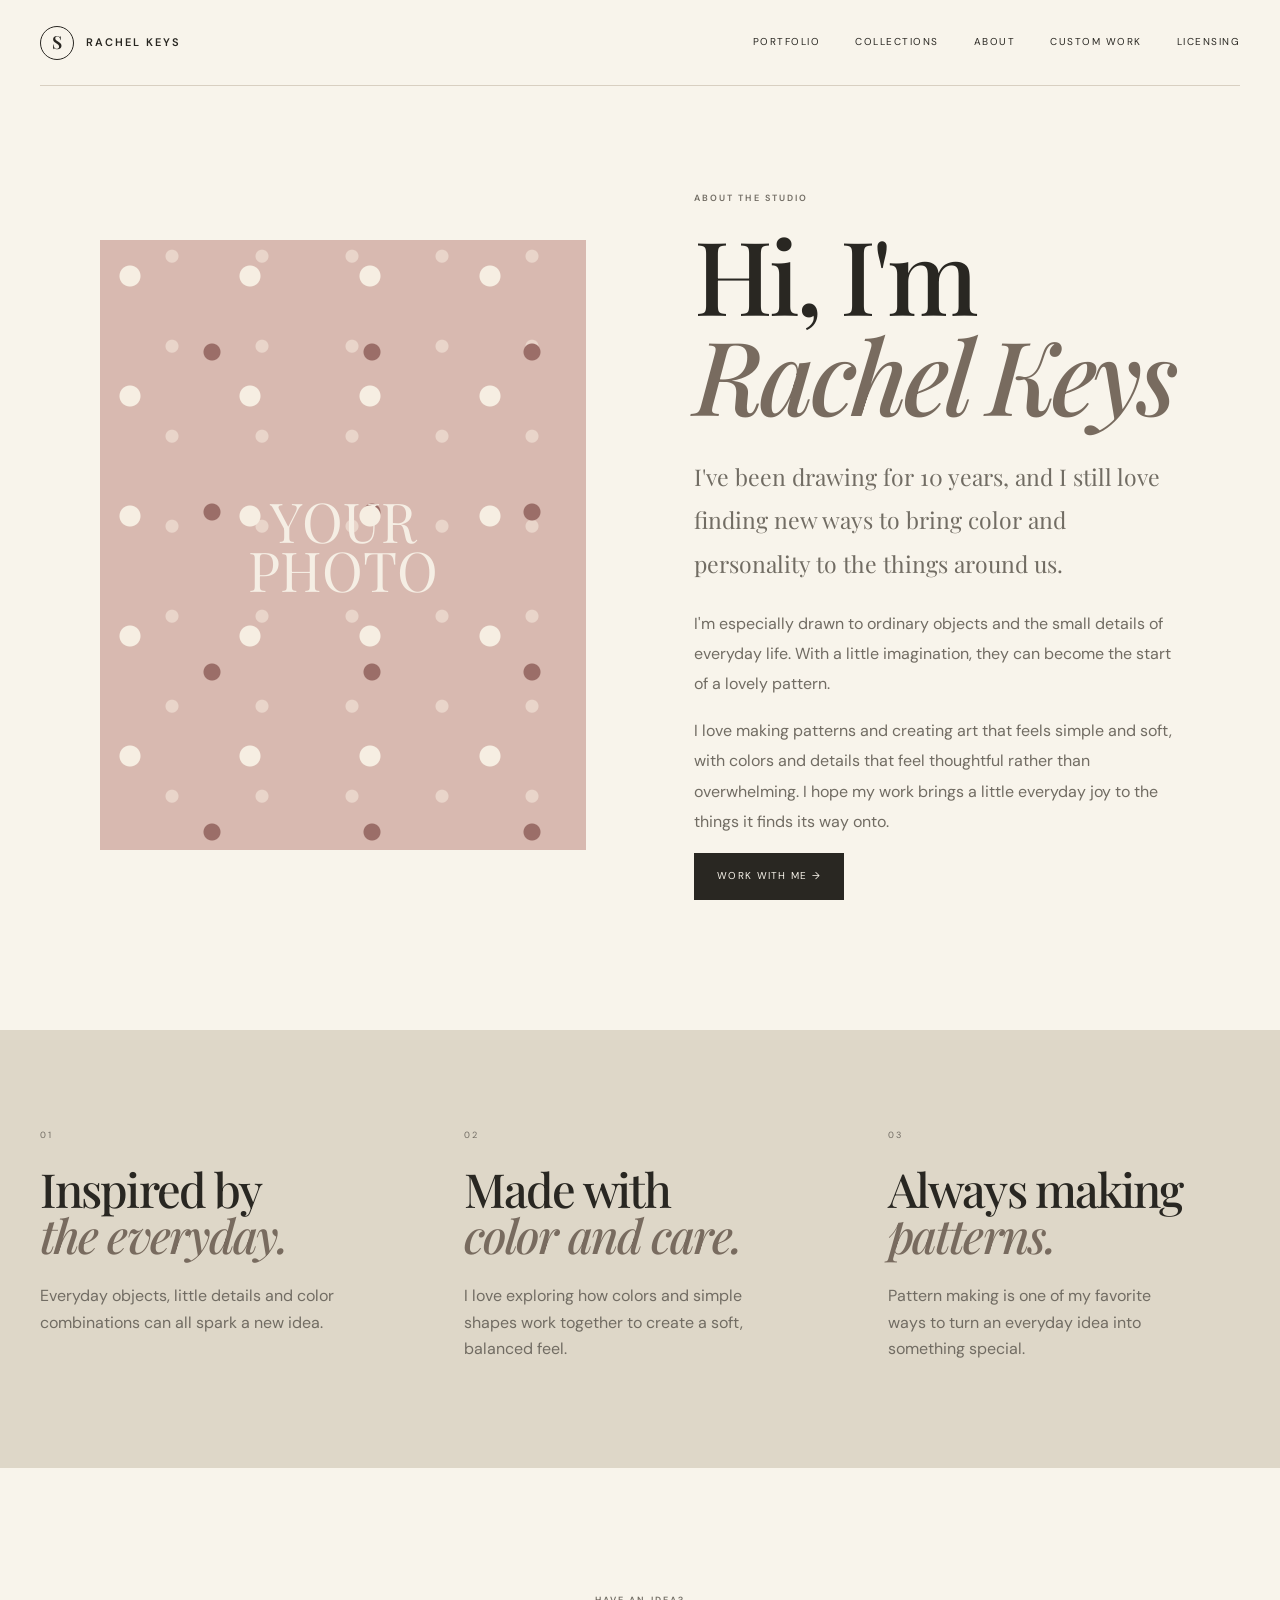
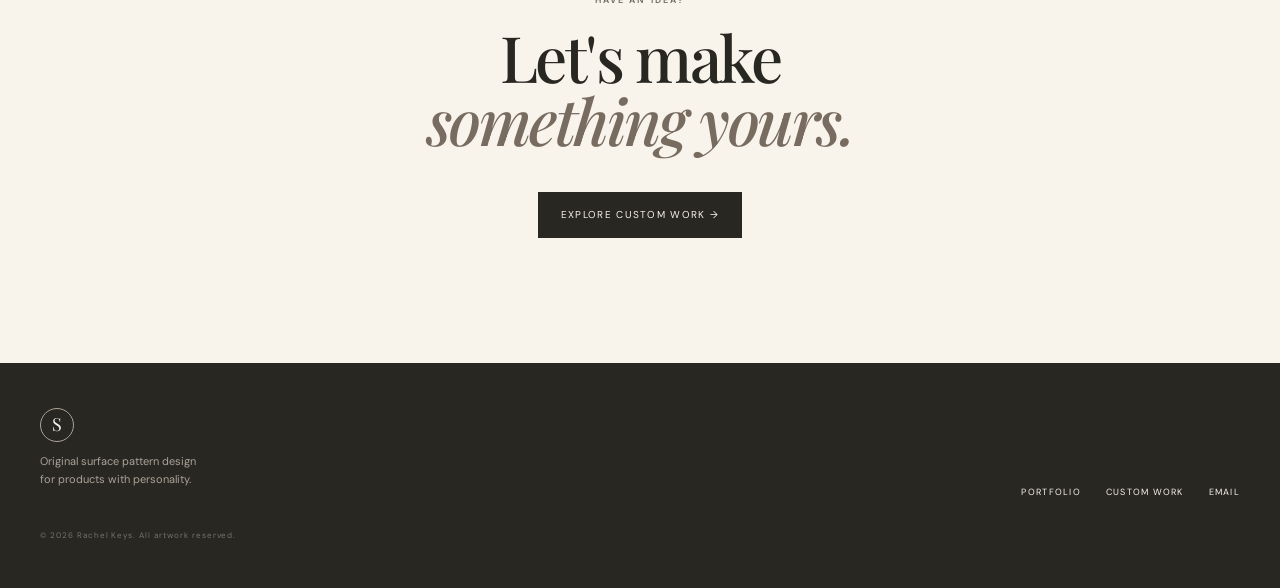
==== about.html @ ef7f8bc7 "Add files via upload" ====
<!DOCTYPE html>

<html lang="en">

<head>

<meta charset="UTF-8">

<meta
  name="viewport"
  content="width=device-width, initial-scale=1.0"
>

<title>
  About — Rachel Keys
</title>

<link
  rel="stylesheet"
  href="style.css"
>

</head>


<body>


<header class="header">

<a class="logo" href="index.html">

<span class="logo-symbol">
S
</span>

<span>
RACHEL KEYS
</span>

</a>


<button
  class="menu-btn"
  aria-label="Open navigation"
>

<i></i>
<i></i>

</button>


<nav class="nav">

<a href="index.html">
Portfolio
</a>

<a href="collections.html">
Collections
</a>

<a href="about.html">
About
</a>

<a href="custom.html">
Custom Work
</a>

<a href="index.html#inquire">
Licensing
</a>

</nav>

</header>



<main class="inner-page">


<section class="about-hero">


<div class="about-photo pattern-pretty">

<span>
YOUR<br>
PHOTO
</span>

</div>


<div>

<p class="kicker">
ABOUT THE STUDIO
</p>


<h1>

Hi, I'm<br>

<em>
Rachel Keys
</em>

</h1>


<p class="lead">

I've been drawing for 10 years, and I still love finding new ways
to bring color and personality to the things around us.

</p>


<p>

I'm especially drawn to ordinary objects and the small details
of everyday life. With a little imagination, they can become
the start of a lovely pattern.

</p>


<p>

I love making patterns and creating art that feels simple and soft,
with colors and details that feel thoughtful rather than overwhelming.
I hope my work brings a little everyday joy to the things it finds its way onto.

</p>


<a
  class="pill dark"
  href="index.html#inquire"
>

Work with me →

</a>


</div>

</section>



<section class="about-values">


<div>

<span>
01
</span>

<h2>
Inspired by<br>
<em>the everyday.</em>
</h2>

<p>

Everyday objects, little details and color combinations
can all spark a new idea.

</p>

</div>



<div>

<span>
02
</span>

<h2>
Made with<br>
<em>color and care.</em>
</h2>

<p>

I love exploring how colors and simple shapes work
together to create a soft, balanced feel.

</p>

</div>



<div>

<span>
03
</span>

<h2>
Always making<br>
<em>patterns.</em>
</h2>

<p>

Pattern making is one of my favorite ways to turn
an everyday idea into something special.

</p>

</div>


</section>



<section class="about-cta">

<p class="kicker">
HAVE AN IDEA?
</p>


<h2>

Let's make<br>

<em>
something yours.
</em>

</h2>


<a
  class="pill dark"
  href="custom.html"
>

Explore custom work →

</a>

</section>


</main>



<footer class="footer">


<div>

<span class="logo-symbol">
S
</span>

<p>

Original surface pattern design<br>
for products with personality.

</p>

</div>


<div class="footer-links">

<a href="index.html">
Portfolio
</a>

<a href="custom.html">
Custom Work
</a>

<a href="mailto:RachelKeysArt@outlook.com">
Email
</a>

</div>


<small>

©
<span id="year"></span>
Rachel Keys.
All artwork reserved.

</small>


</footer>


<script src="script.js"></script>

</body>

</html>
---- style.css ----
@import url('https://fonts.googleapis.com/css2?family=DM+Sans:wght@400;500;600&family=Playfair+Display:ital,wght@0,500;0,600;1,500;1,600&display=swap');


:root {

  --ink: #292722;
  --muted: #716c63;

  --cream: #f2eadc;
  --paper: #f8f4eb;

  --line: #d8cfc1;

  --brown: #70584b;
  --sage: #8b9a7e;
  --rose: #bd8d83;
  --plum: #3e3337;
  --gold: #c39a55;

  --serif: "Playfair Display", Georgia, serif;
  --sans: "DM Sans", Arial, sans-serif;

  --max: 1380px;
}


/* =========================
   RESET
========================= */

* {
  box-sizing: border-box;
}


html {
  scroll-behavior: smooth;
  overflow-x: hidden;
}


body {

  margin: 0;

  background: var(--paper);

  color: var(--ink);

  font-family: var(--sans);

  line-height: 1.65;
}


a {
  color: inherit;
  text-decoration: none;
}


button,
input,
textarea,
select {
  font: inherit;
}


/* =========================
   HEADER
========================= */

.header {

  height: 86px;

  width: min(
    var(--max),
    calc(100% - 80px)
  );

  margin: auto;

  display: flex;

  align-items: center;

  justify-content: space-between;

  border-bottom: 1px solid var(--line);

  position: relative;

  z-index: 10;
}


.logo {

  display: flex;

  align-items: center;

  gap: 12px;

  font-size: 11px;

  letter-spacing: .18em;

  font-weight: 600;
}


.logo-symbol {

  width: 34px;

  height: 34px;

  border: 1px solid var(--ink);

  border-radius: 50%;

  display: grid;

  place-items: center;

  font-family: var(--serif);

  font-size: 18px;

  letter-spacing: 0;
}


.nav {

  display: flex;

  gap: 35px;

  align-items: center;

  font-size: 10px;

  text-transform: uppercase;

  letter-spacing: .15em;
}


.nav a {

  transition: opacity .2s;
}


.nav a:hover {

  opacity: .45;
}


.menu-btn {

  display: none;

  background: none;

  border: 0;
}


/* =========================
   TYPOGRAPHY
========================= */

.kicker {

  font-size: 9px;

  text-transform: uppercase;

  letter-spacing: .23em;

  font-weight: 600;

  color: var(--muted);

  margin: 0 0 18px;
}


h1,
h2,
h3 {

  font-family: var(--serif);

  font-weight: 500;

  line-height: .98;

  letter-spacing: -.04em;
}


h1 {

  font-size: clamp(
    62px,
    8vw,
    118px
  );

  margin: 0 0 30px;
}


h2 {

  font-size: clamp(
    45px,
    5vw,
    76px
  );

  margin: 0 0 25px;
}


h3 {

  font-size: clamp(
    48px,
    5.3vw,
    78px
  );

  margin: 0 0 24px;
}


em {

  font-weight: 500;

  color: #786b5f;
}


/* =========================
   BUTTONS
========================= */

.pill {

  display: inline-block;

  padding: 14px 22px;

  text-transform: uppercase;

  letter-spacing: .13em;

  font-size: 10px;

  border: 1px solid transparent;
}


.pill.dark {

  background: var(--ink);

  color: var(--paper);
}


.pill.light {

  background: var(--paper);

  color: var(--ink);
}


.under-link {

  font-size: 10px;

  text-transform: uppercase;

  letter-spacing: .13em;

  border-bottom: 1px solid var(--ink);

  padding-bottom: 5px;
}


/* =========================
   HERO
========================= */

.hero-home {

  width: min(
    var(--max),
    calc(100% - 80px)
  );

  margin: auto;

  min-height: 760px;

  display: grid;

  grid-template-columns:
    .86fr
    1.14fr;

  gap: 7%;

  align-items: center;

  padding: 70px 0 95px;
}


.hero-copy {

  padding-left: 4%;
}


.hero-blurb {

  max-width: 500px;

  color: var(--muted);

  font-size: 15px;

  line-height: 1.9;

  margin-bottom: 32px;
}


.hero-actions {

  display: flex;

  align-items: center;

  gap: 25px;

  flex-wrap: wrap;
}


/* =========================
   HERO ART
========================= */

.hero-art {

  height: 610px;

  position: relative;

  background: #d6c4b4;

  overflow: hidden;
}


.hero-label {

  position: absolute;

  bottom: 30px;

  left: 30px;

  background: var(--paper);

  padding: 18px 22px;

  display: flex;

  flex-direction: column;

  align-items: flex-start;

  gap: 8px;

  max-width: 300px;

  z-index: 1;
}


.hero-label span {

  font-size: 9px;

  letter-spacing: .17em;
}


.hero-label strong {

  font-family: var(--serif);

  font-size: 22px;
}


.hero-collection-link {

  font-size: 9px;

  text-transform: uppercase;

  letter-spacing: .12em;

  border-bottom: 1px solid var(--ink);
}


.hero-carousel-controls {

  position: absolute;

  right: 30px;

  bottom: 30px;

  display: flex;

  align-items: center;

  gap: 12px;

  background: var(--paper);

  padding: 9px 12px;

  z-index: 1;
}


.hero-carousel-controls button {

  border: 0;

  background: transparent;

  color: var(--ink);

  cursor: pointer;

  font-size: 18px;

  line-height: 1;

  padding: 5px;
}


.hero-carousel-controls span {

  font-size: 9px;

  letter-spacing: .12em;
}


.hero-carousel-controls button:focus-visible,
.hero-collection-link:focus-visible {

  outline: 2px solid var(--ink);

  outline-offset: 3px;
}


/* =========================
   INFO STRIP
========================= */

.intro-strip {

  background: var(--ink);

  color: var(--paper);

  display: grid;

  grid-template-columns:
    repeat(3, 1fr);

  padding:
    23px
    max(
      40px,
      calc(
        (100% - var(--max)) / 2
      )
    );

  gap: 20px;
}


.intro-strip div {

  display: flex;

  align-items: center;

  gap: 14px;

  border-right: 1px solid #514e47;

  padding: 4px 20px;
}


.intro-strip div:last-child {

  border: 0;
}


.intro-strip span {

  font-size: 9px;

  color: #aaa399;
}


.intro-strip strong {

  font-size: 9px;

  letter-spacing: .17em;
}


/* =========================
   COLLECTIONS
========================= */

.collections {

  width: min(
    var(--max),
    calc(100% - 80px)
  );

  margin: auto;

  padding: 125px 0;
}


.section-intro {

  display: grid;

  grid-template-columns:
    1fr
    1fr;

  align-items: end;

  margin-bottom: 95px;
}


.section-intro > p:last-child {

  max-width: 430px;

  color: var(--muted);

  margin:
    0
    0
    7px;
}


/* =========================
   COLLECTION ROWS
========================= */

.collection {

  display: grid;

  grid-template-columns:
    1.25fr
    .75fr;

  min-height: 650px;

  margin-bottom: 115px;

  align-items: center;

  gap: 7%;
}


.collection.reverse {

  grid-template-columns:
    .75fr
    1.25fr;
}


.collection-art {

  height: 620px;

  position: relative;

  overflow: hidden;
}


.collection-info {

  max-width: 390px;
}


.collection-info > p:not(
  .collection-number
) {

  color: var(--muted);

  line-height: 1.9;

  margin-bottom: 30px;
}


.collection-number {

  font-size: 9px;

  letter-spacing: .2em;

  color: var(--muted);

  margin-bottom: 20px;
}


.collection-link {

  font-size: 10px;

  text-transform: uppercase;

  letter-spacing: .14em;

  border-bottom: 1px solid var(--ink);

  padding-bottom: 6px;
}


.collection-link b {

  font-size: 15px;

  margin-left: 8px;
}


/* =========================
   TEMPORARY PATTERN ART
========================= */

.pattern-dark {

  background-color: #3d3534;

  background-image:

    radial-gradient(
      circle at 18% 22%,
      #b69d83 0 3px,
      transparent 4px
    ),

    radial-gradient(
      circle at 75% 62%,
      #766a65 0 5px,
      transparent 6px
    ),

    repeating-linear-gradient(
      125deg,
      transparent 0 42px,
      rgba(255,255,255,.08)
      43px 45px,
      transparent 46px 88px
    );

  background-size:
    150px 150px,
    190px 190px,
    auto;
}


.pattern-pretty {

  background-color: #d8b9b0;

  background-image:

    radial-gradient(
      circle at 25% 30%,
      #f6eee2 0 10px,
      transparent 11px
    ),

    radial-gradient(
      circle at 70% 70%,
      #9b6e68 0 8px,
      transparent 9px
    ),

    radial-gradient(
      circle at 80% 18%,
      #e9d5ca 0 6px,
      transparent 7px
    );

  background-size:
    120px 120px,
    160px 160px,
    90px 90px;
}


.pattern-geometric {

  background-color: #91a08b;

  background-image:

    linear-gradient(
      45deg,
      #e8dfcf 25%,
      transparent 25%
    ),

    linear-gradient(
      -45deg,
      #e8dfcf 25%,
      transparent 25%
    );

  background-size:
    100px 100px;

  background-position:
    0 0,
    50px 50px;
}


.pattern-floral {

  background-color: #dcd4c1;

  background-image:

    radial-gradient(
      ellipse at center,
      #75886d 0 9px,
      transparent 10px
    ),

    radial-gradient(
      ellipse at center,
      #b77e72 0 7px,
      transparent 8px
    ),

    radial-gradient(
      ellipse at center,
      #f4eadb 0 5px,
      transparent 6px
    );

  background-size:
    120px 160px,
    95px 125px,
    70px 90px;

  background-position:
    25px 25px,
    70px 80px,
    5px 105px;
}


.pattern-holiday {

  background-color: #70534d;

  background-image:

    radial-gradient(
      circle,
      #e7d9c7 0 7px,
      transparent 8px
    ),

    repeating-linear-gradient(
      45deg,
      transparent 0 28px,
      rgba(255,255,255,.13)
      29px 31px
    );

  background-size:
    100px 100px,
    auto;
}


/* =========================
   ARTWORK LABELS
========================= */

.art-note {

  position: absolute;

  top: 22px;

  left: 22px;

  font-size: 9px;

  letter-spacing: .15em;

  background:
    rgba(
      248,
      244,
      235,
      .9
    );

  padding: 8px 10px;
}


.art-caption {

  position: absolute;

  bottom: 22px;

  right: 22px;

  background:
    rgba(
      248,
      244,
      235,
      .9
    );

  padding: 8px 10px;

  font-size: 8px;

  letter-spacing: .15em;
}


/* =========================
   SLIGHT ART ROTATION
========================= */

.collection-dark .collection-art {

  transform: rotate(-1.2deg);
}


.collection-pretty .collection-art {

  transform: rotate(1.2deg);
}


.collection-geo .collection-art {

  transform: rotate(-.8deg);
}


.collection-floral .collection-art {

  transform: rotate(1deg);
}


.collection-holiday .collection-art {

  transform: rotate(-1deg);
}


.collections-more {

  display: flex;

  justify-content: center;

  margin-top: -15px;
}


/* =========================
   LICENSING BAND
========================= */

.licensing-band {

  background: #62574e;

  color: var(--paper);

  display: grid;

  grid-template-columns:
    1fr
    1fr;

  gap: 10%;

  padding:
    100px
    max(
      40px,
      calc(
        (100% - var(--max)) / 2
      )
    );

  align-items: center;
}


.licensing-band .kicker {

  color: #c9c0b4;
}


.licensing-band p:not(.kicker) {

  color: #d4cec5;

  max-width: 480px;

  line-height: 1.9;

  margin-bottom: 28px;
}


/* =========================
   INQUIRY
========================= */

.inquiry {

  width: min(
    var(--max),
    calc(100% - 80px)
  );

  margin: auto;

  padding: 125px 0;

  display: grid;

  grid-template-columns:
    .75fr
    1.25fr;

  gap: 8%;

  align-items: start;
}


.inquiry-heading p:not(.kicker) {

  color: var(--muted);
}


.inquiry-heading > a {

  font-family: var(--serif);

  font-size: 25px;

  border-bottom: 1px solid var(--ink);
}


/* =========================
   FORMS
========================= */

.form {

  display: grid;

  gap: 22px;
}


.form label {

  display: grid;

  gap: 8px;

  font-size: 9px;

  text-transform: uppercase;

  letter-spacing: .16em;

  font-weight: 600;
}


.form input,
.form textarea,
.form select {

  border: 0;

  border-bottom: 1px solid #c9c0b3;

  background: transparent;

  padding:
    10px
    2px
    13px;

  outline: none;

  color: var(--ink);

  resize: vertical;
}


.form input:focus,
.form textarea:focus,
.form select:focus {

  border-color: var(--ink);
}


.form small {

  font-size: 9px;

  color: var(--muted);
}


/* =========================
   FOOTER
========================= */

.footer {

  background: var(--ink);

  color: var(--paper);

  padding:
    45px
    max(
      40px,
      calc(
        (100% - var(--max)) / 2
      )
    );

  display: grid;

  grid-template-columns:
    1fr
    auto;

  gap: 30px;

  align-items: end;
}


.footer .logo-symbol {

  border-color: #aaa399;
}


.footer p {

  color: #aaa399;

  font-size: 11px;

  line-height: 1.6;
}


.footer-links {

  display: flex;

  gap: 25px;

  font-size: 9px;

  text-transform: uppercase;

  letter-spacing: .14em;
}


.footer > small {

  grid-column: 1 / -1;

  color: #77736c;

  font-size: 8px;

  letter-spacing: .12em;
}


/* =========================
   ABOUT PAGE
========================= */

.inner-page,
.custom-page {

  width: min(
    var(--max),
    calc(100% - 80px)
  );

  margin: auto;
}


.about-hero {

  padding:
    105px
    5%
    130px;

  display: grid;

  grid-template-columns:
    1fr
    1fr;

  gap: 10%;

  align-items: center;
}


.about-photo {

  height: 610px;

  display: grid;

  place-items: center;

  color: #f5eee4;

  font-family: var(--serif);

  font-size: 55px;

  text-align: center;

  line-height: .9;
}


.about-hero .lead,
.custom-hero .lead {

  font-family: var(--serif);

  font-size: 23px;

  line-height: 1.5;

  color: #5f584f;
}


.about-hero p:not(.kicker) {

  color: var(--muted);

  max-width: 500px;

  line-height: 1.9;
}


/* =========================
   ABOUT VALUES
========================= */

.about-values {

  background: #ded7c8;

  margin-left:
    calc(
      (100% - 100vw) / 2
    );

  margin-right:
    calc(
      (100% - 100vw) / 2
    );

  padding:
    90px
    max(
      40px,
      calc(
        (100vw - var(--max)) / 2
      )
    );

  display: grid;

  grid-template-columns:
    repeat(3, 1fr);

  gap: 6%;
}


.about-values span {

  font-size: 9px;

  letter-spacing: .18em;

  color: var(--muted);
}


.about-values h2 {

  font-size: 47px;

  margin-top: 20px;
}


.about-values p {

  color: var(--muted);

  max-width: 300px;
}


/* =========================
   ABOUT CTA
========================= */

.about-cta {

  text-align: center;

  padding: 125px 0;
}


.about-cta .pill {

  margin-top: 15px;
}


/* =========================
   CUSTOM PAGE
========================= */

.custom-hero {

  padding:
    105px
    5%
    120px;

  display: grid;

  grid-template-columns:
    1fr
    .8fr;

  gap: 10%;

  align-items: center;
}


.custom-art {

  height: 560px;

  display: flex;

  align-items: flex-end;

  padding: 35px;

  font-family: var(--serif);

  font-size: 35px;

  line-height: 1.05;
}


/* =========================
   CUSTOM PROCESS
========================= */

.custom-process {

  border-top: 1px solid var(--line);

  padding:
    90px
    5%
    110px;
}


.process-grid {

  display: grid;

  grid-template-columns:
    repeat(3, 1fr);

  gap: 7%;

  margin-top: 60px;
}


.process-grid b {

  font-size: 9px;

  letter-spacing: .2em;

  color: var(--muted);
}


.process-grid h2 {

  font-size: 45px;

  margin-top: 18px;
}


.process-grid p {

  color: var(--muted);

  max-width: 300px;
}


/* =========================
   CUSTOM FORM
========================= */

.custom-form-section {

  background: #e6ddd0;

  margin-left:
    calc(
      (100% - 100vw) / 2
    );

  margin-right:
    calc(
      (100% - 100vw) / 2
    );

  padding:
    110px
    max(
      40px,
      calc(
        (100vw - var(--max)) / 2
      )
    );

  display: grid;

  grid-template-columns:
    .75fr
    1.25fr;

  gap: 8%;
}


.custom-form-section > div > a {

  font-family: var(--serif);

  font-size: 23px;

  border-bottom: 1px solid var(--ink);
}


/* =========================
   COLLECTION PAGES
========================= */

.collection-page-head {

  padding:
    105px
    5%
    75px;

  text-align: center;

  max-width: 900px;

  margin: auto;
}


.collection-page-head h1 {

  margin-bottom: 25px;
}


.collection-page-head > p:not(.kicker) {

  max-width: 620px;

  margin:
    0
    auto
    28px;

  color: var(--muted);

  line-height: 1.9;
}


.pattern-gallery {

  display: grid;

  grid-template-columns: repeat(3, minmax(0, 1fr));

  gap: 20px;

  padding-bottom: 110px;
}


.pattern-gallery > [role="img"]:not(.mockup-preview) {

  position: relative;

  overflow: hidden;
}


.pattern-name {

  position: absolute;

  right: 12px;

  bottom: 12px;

  max-width: calc(100% - 24px);

  padding: 9px 12px;

  background: rgba(248, 244, 235, .94);

  color: var(--ink);

  font-size: 9px;

  letter-spacing: .1em;

  line-height: 1.4;
}


.large-pattern {

  height: 320px;
}


.small-pattern {

  height: 320px;
}


.pattern-gallery .small-pattern:nth-child(2) {

  transform: none;
}


.mockup-preview {

  display: grid;

  place-items: center;

  border: 1px dashed #9a8f80;

  background: #e8e0d5;

  color: #716c63;

  font-size: 9px;

  letter-spacing: .15em;

  text-align: center;
}


.mockup-preview::after {

  content: "PRODUCT MOCKUP";
}


.pattern-sample-2 {

  background-size: 75% 75%;
}


.pattern-sample-3 {

  background-position: 35% 65%;
}


.pattern-sample-4 {

  background-size: 145% 145%;
}


.collection-bottom {

  background: #e3d9ca;

  margin: 0;

  padding:
    105px
    max(
      40px,
      calc(
        (100vw - var(--max)) / 2
      )
    );

  text-align: center;
}


.collections-page {

  width: min(
    var(--max),
    calc(100% - 80px)
  );

  margin: auto;
}


.collection-index {

  display: grid;

  grid-template-columns: repeat(2, minmax(0, 1fr));

  gap: 75px 45px;

  padding-bottom: 110px;
}


.collection-index-card {

  min-width: 0;
}


.collection-index-art {

  position: relative;

  display: grid;

  grid-template-columns: repeat(2, minmax(0, 1fr));

  gap: 8px;

  background: var(--paper);

  height: 360px;

  overflow: hidden;
}


.collection-preview-tile {

  display: block;

  min-width: 0;
}


.collection-index-art .art-note,
.collection-index-art .art-caption {

  z-index: 1;
}


.collection-index-art:focus-visible {

  outline: 3px solid var(--ink);

  outline-offset: 4px;
}


.collection-index-info {

  padding-top: 23px;
}


.collection-index-info h2 {

  font-size: 35px;

  margin-bottom: 12px;
}


.collection-index-info p {

  max-width: 450px;

  color: var(--muted);

  line-height: 1.8;

  margin: 0 0 20px;
}


.collections-page-cta {

  text-align: center;

  padding: 0 0 110px;
}


.collections-page-cta h2 {

  margin: 15px 0 25px;
}


.collection-bottom .pill {

  margin-top: 10px;
}


/* =========================
   MOBILE
========================= */

@media (max-width: 850px) {


  .header {

    width: calc(100% - 36px);

    height: 76px;
  }


  .menu-btn {

    display: flex;

    flex-direction: column;

    gap: 5px;
  }


  .menu-btn i {

    display: block;

    width: 23px;

    height: 1px;

    background: var(--ink);
  }


  .nav {

    display: none;

    position: absolute;

    top: 76px;

    left: 0;

    right: 0;

    background: var(--paper);

    border-bottom: 1px solid var(--line);

    padding: 25px 18px;

    flex-direction: column;

    align-items: flex-start;

    gap: 18px;
  }


  .nav.open {

    display: flex;
  }


  .hero-home,
  .collections,
  .inquiry,
  .inner-page,
  .custom-page {

    width: calc(100% - 36px);
  }


  .hero-home {

    display: flex;

    flex-direction: column;

    padding:
      65px
      0
      80px;

    gap: 55px;

    min-height: auto;
  }


  .hero-copy {

    padding: 0;
  }


  .hero-art {

    width: 100%;

    height: 470px;
  }


  .hero-label {

    left: 18px;

    bottom: 78px;

    max-width: calc(100% - 36px);
  }


  .hero-carousel-controls {

    right: 18px;

    bottom: 18px;
  }


  .intro-strip {

    grid-template-columns: 1fr;

    padding: 18px;
  }


  .intro-strip div {

    border: 0;

    border-bottom:
      1px solid #514e47;

    padding: 10px;
  }


  .section-intro {

    display: block;

    margin-bottom: 55px;
  }


  .section-intro > p:last-child {

    margin-top: 20px;
  }


  .collection,
  .collection.reverse {

    grid-template-columns: 1fr;

    gap: 45px;

    margin-bottom: 85px;

    min-height: 0;
  }


  .collection.reverse
  .collection-info {

    order: 2;
  }


  .collection-art {

    height: 450px !important;
  }


  .collection-info {

    max-width: none;
  }


  .licensing-band {

    grid-template-columns: 1fr;

    padding: 80px 36px;

    gap: 25px;
  }


  .inquiry {

    grid-template-columns: 1fr;

    gap: 55px;

    padding: 90px 0;
  }


  .footer {

    padding: 40px 25px;

    grid-template-columns: 1fr;
  }


  .footer-links {

    flex-wrap: wrap;
  }


  .about-hero,
  .custom-hero {

    grid-template-columns: 1fr;

    gap: 55px;

    padding:
      70px
      0
      85px;
  }


  .about-photo,
  .custom-art {

    height: 430px;
  }


  .about-values {

    margin:
      0
      -18px;

    padding:
      75px
      18px;

    grid-template-columns: 1fr;

    gap: 45px;
  }


  .about-cta {

    padding: 90px 0;
  }


  .process-grid,
  .custom-form-section {

    grid-template-columns: 1fr;
  }


  .custom-process {

    padding: 75px 0;
  }


  .custom-form-section {

    margin: 0 -18px;

    padding:
      80px
      18px;

    gap: 55px;
  }


  .pattern-gallery {

    grid-template-columns: repeat(2, minmax(0, 1fr));
  }


  .large-pattern,
  .small-pattern {

    height: 250px !important;
  }

  .pattern-gallery .small-pattern:nth-child(2) {

    transform: none;
  }


  .collection-page-head {

    padding-top: 70px;
  }


  .collections-page {

    width: calc(100% - 36px);
  }


  .collection-index {

    grid-template-columns: 1fr;

    gap: 50px;

    padding-bottom: 80px;
  }


  .collection-index-art {

    height: 340px;
  }


  .collections-page-cta {

    padding-bottom: 80px;
  }

}


@media (max-width: 500px) {


  h1 {

    font-size: 55px;
  }


  .hero-art {

    height: 390px;
  }


  .hero-label strong {

    font-size: 20px;
  }


  .collection-art {

    height: 360px !important;
  }


  .art-caption {

    right: 12px;

    bottom: 12px;
  }


  .art-note {

    left: 12px;

    top: 12px;
  }


  .collection-index-art {

    height: 280px;
  }

  /* Keep the custom inquiry section centered on the page */

 

}
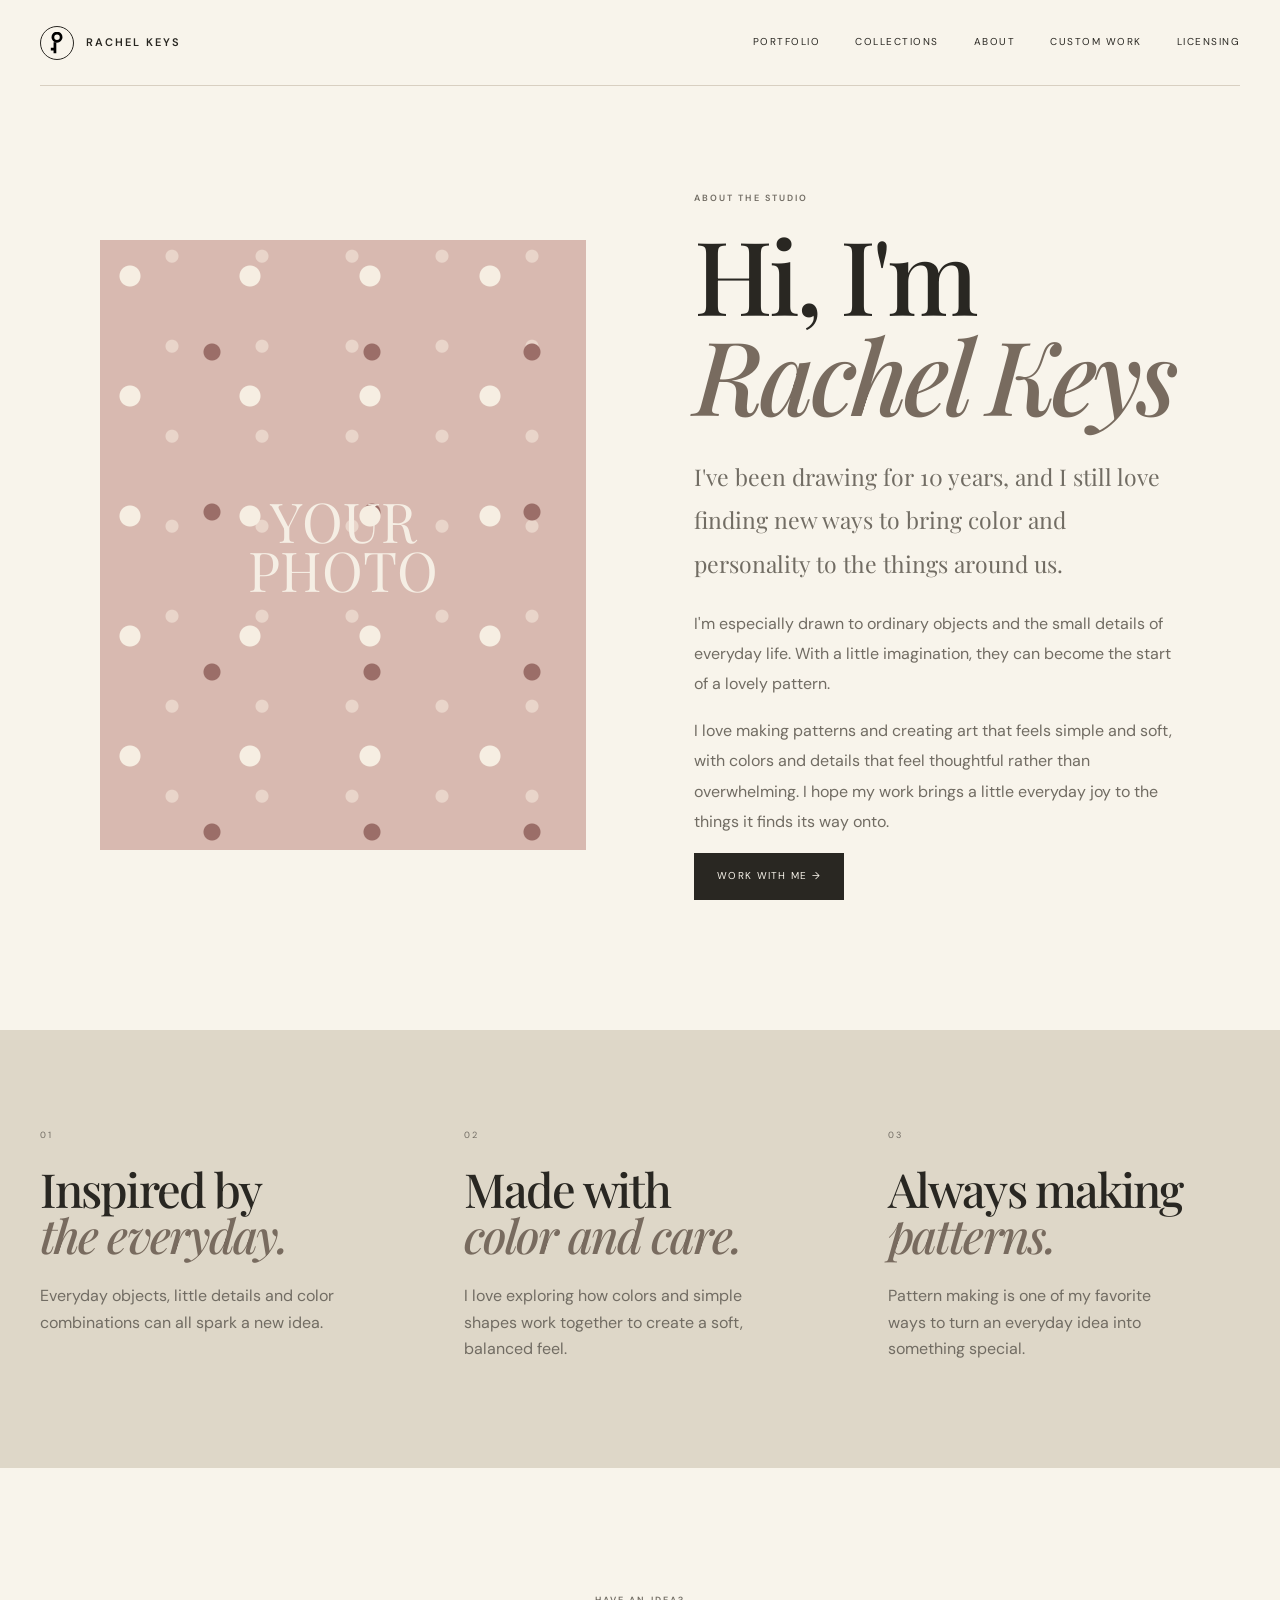
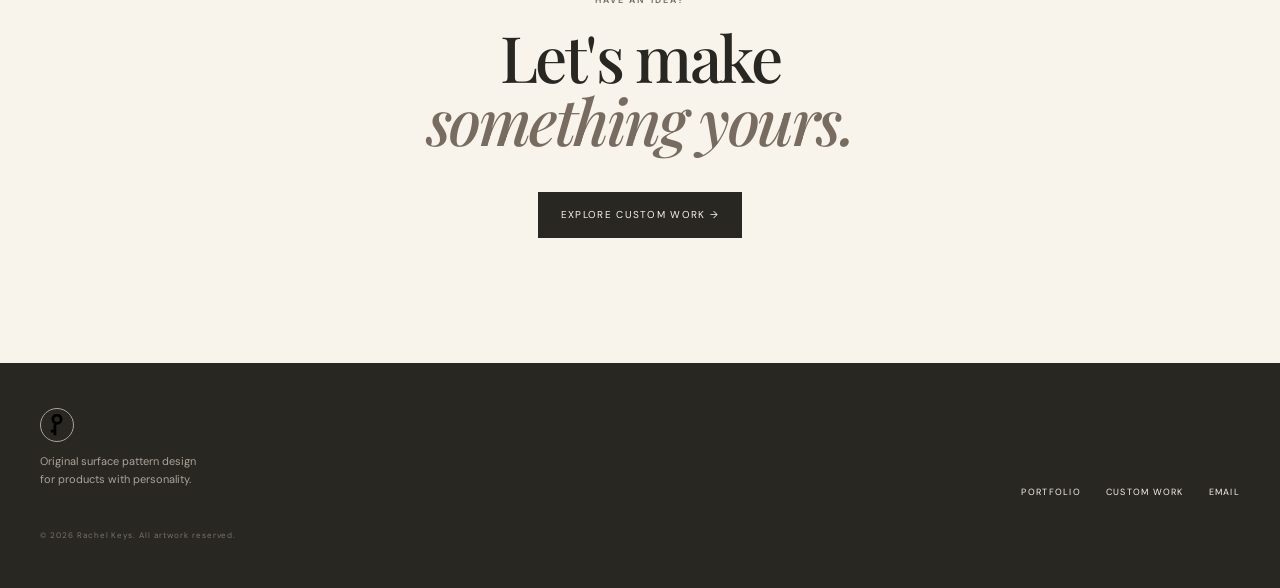
==== commit ee73eb23: "Key" ====
--- a/about.html
+++ b/about.html
@@ -31,7 +31,7 @@
 <a class="logo" href="index.html">
 
 <span class="logo-symbol">
-S
+<svg viewBox="0 0 32 24" aria-hidden="true"><path fill="#000" fill-rule="evenodd" d="M7.5 4a8 8 0 1 0 0 16 8 8 0 0 0 0-16Zm0 4a4 4 0 1 1 0 8 4 4 0 0 1 0-8Zm7.5 5h16v4h-4v4h-4v-4h-8z"/></svg>
 </span>
 
 <span>
@@ -268,7 +268,7 @@
 <div>
 
 <span class="logo-symbol">
-S
+<svg viewBox="0 0 32 24" aria-hidden="true"><path fill="#000" fill-rule="evenodd" d="M7.5 4a8 8 0 1 0 0 16 8 8 0 0 0 0-16Zm0 4a4 4 0 1 1 0 8 4 4 0 0 1 0-8Zm7.5 5h16v4h-4v4h-4v-4h-8z"/></svg>
 </span>
 
 <p>
--- a/style.css
+++ b/style.css
@@ -131,6 +131,17 @@
   font-size: 18px;
 
   letter-spacing: 0;
+}
+
+.logo-symbol svg {
+
+  width: 22px;
+
+  height: 22px;
+
+  display: block;
+
+  transform: rotate(90deg);
 }
 
 
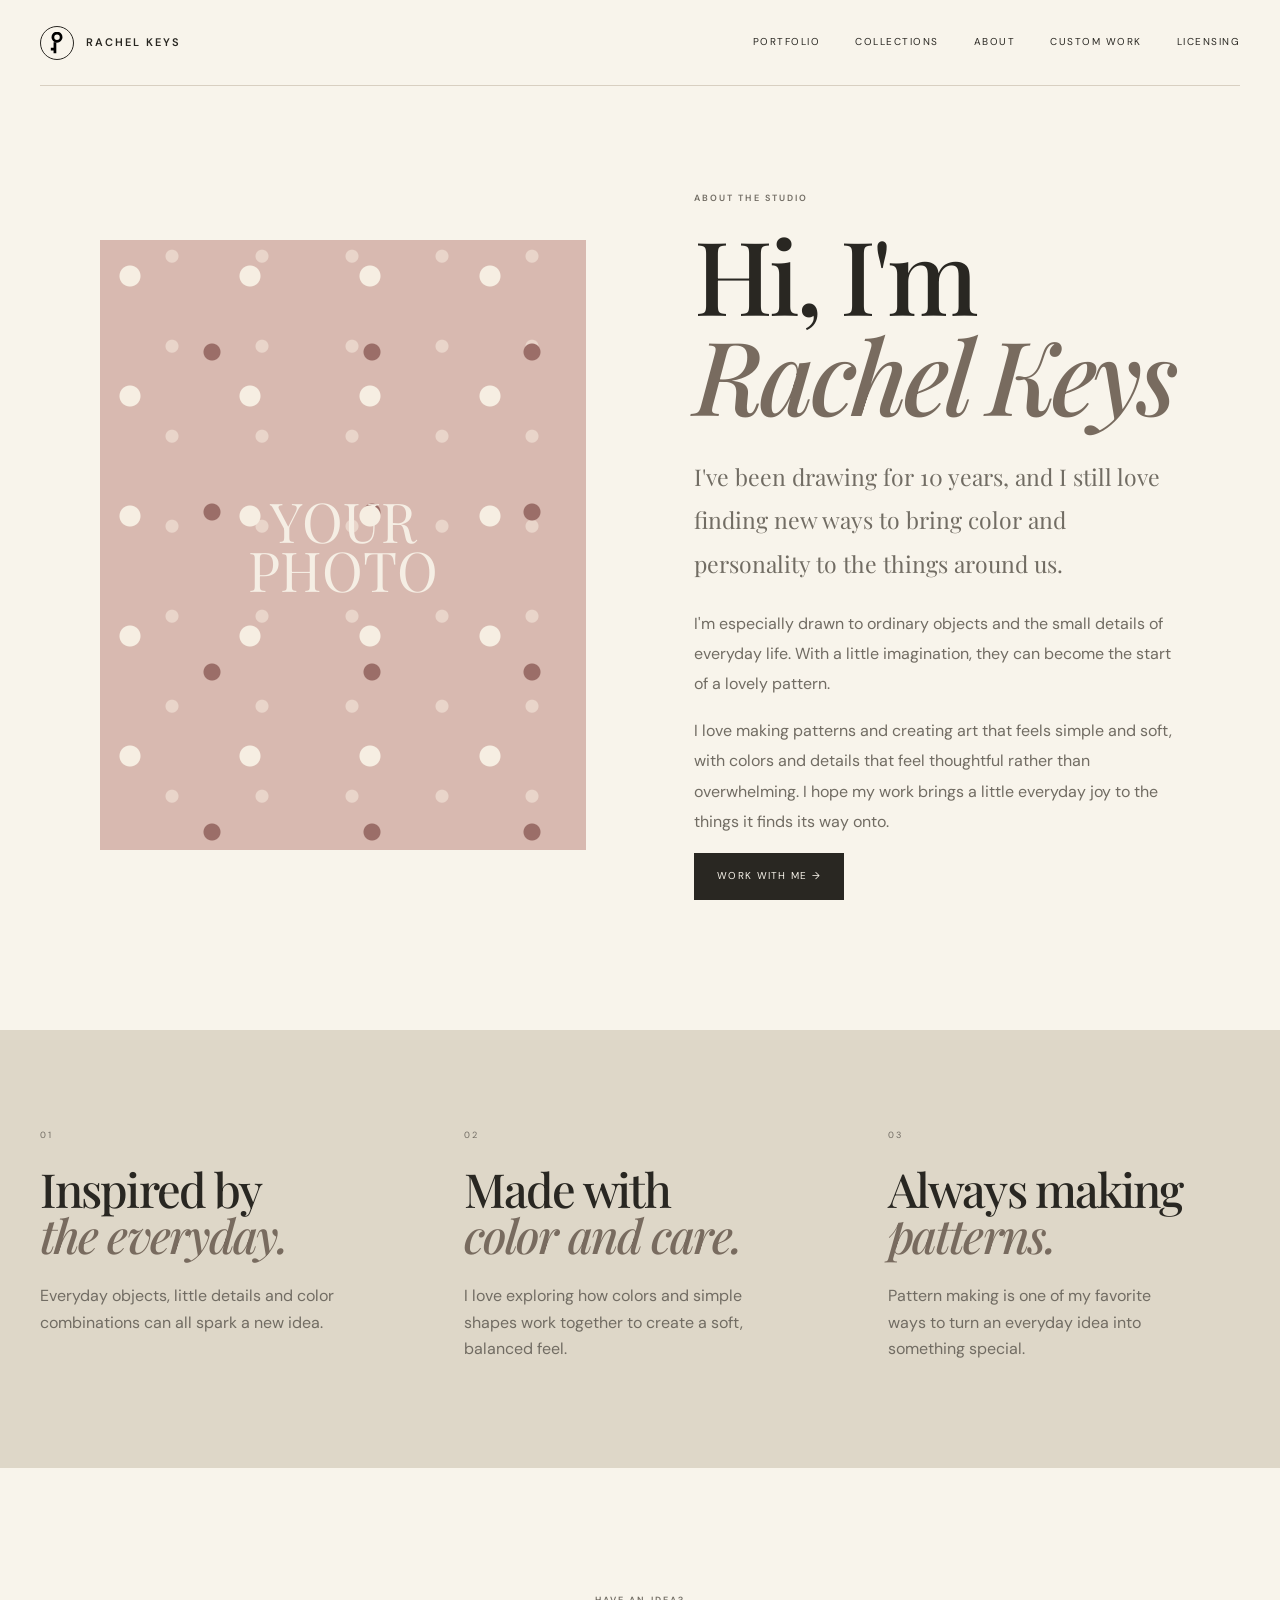
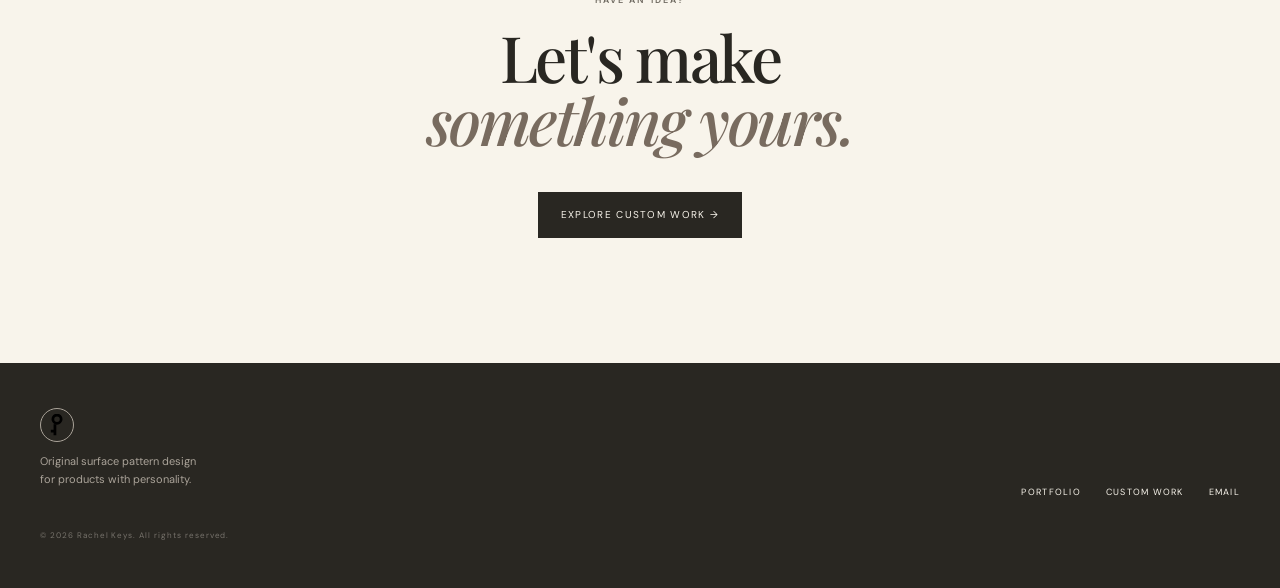
==== commit 5c67e574: "form" ====
--- a/about.html
+++ b/about.html
@@ -303,7 +303,7 @@
 ©
 <span id="year"></span>
 Rachel Keys.
-All artwork reserved.
+All rights reserved.
 
 </small>
 
